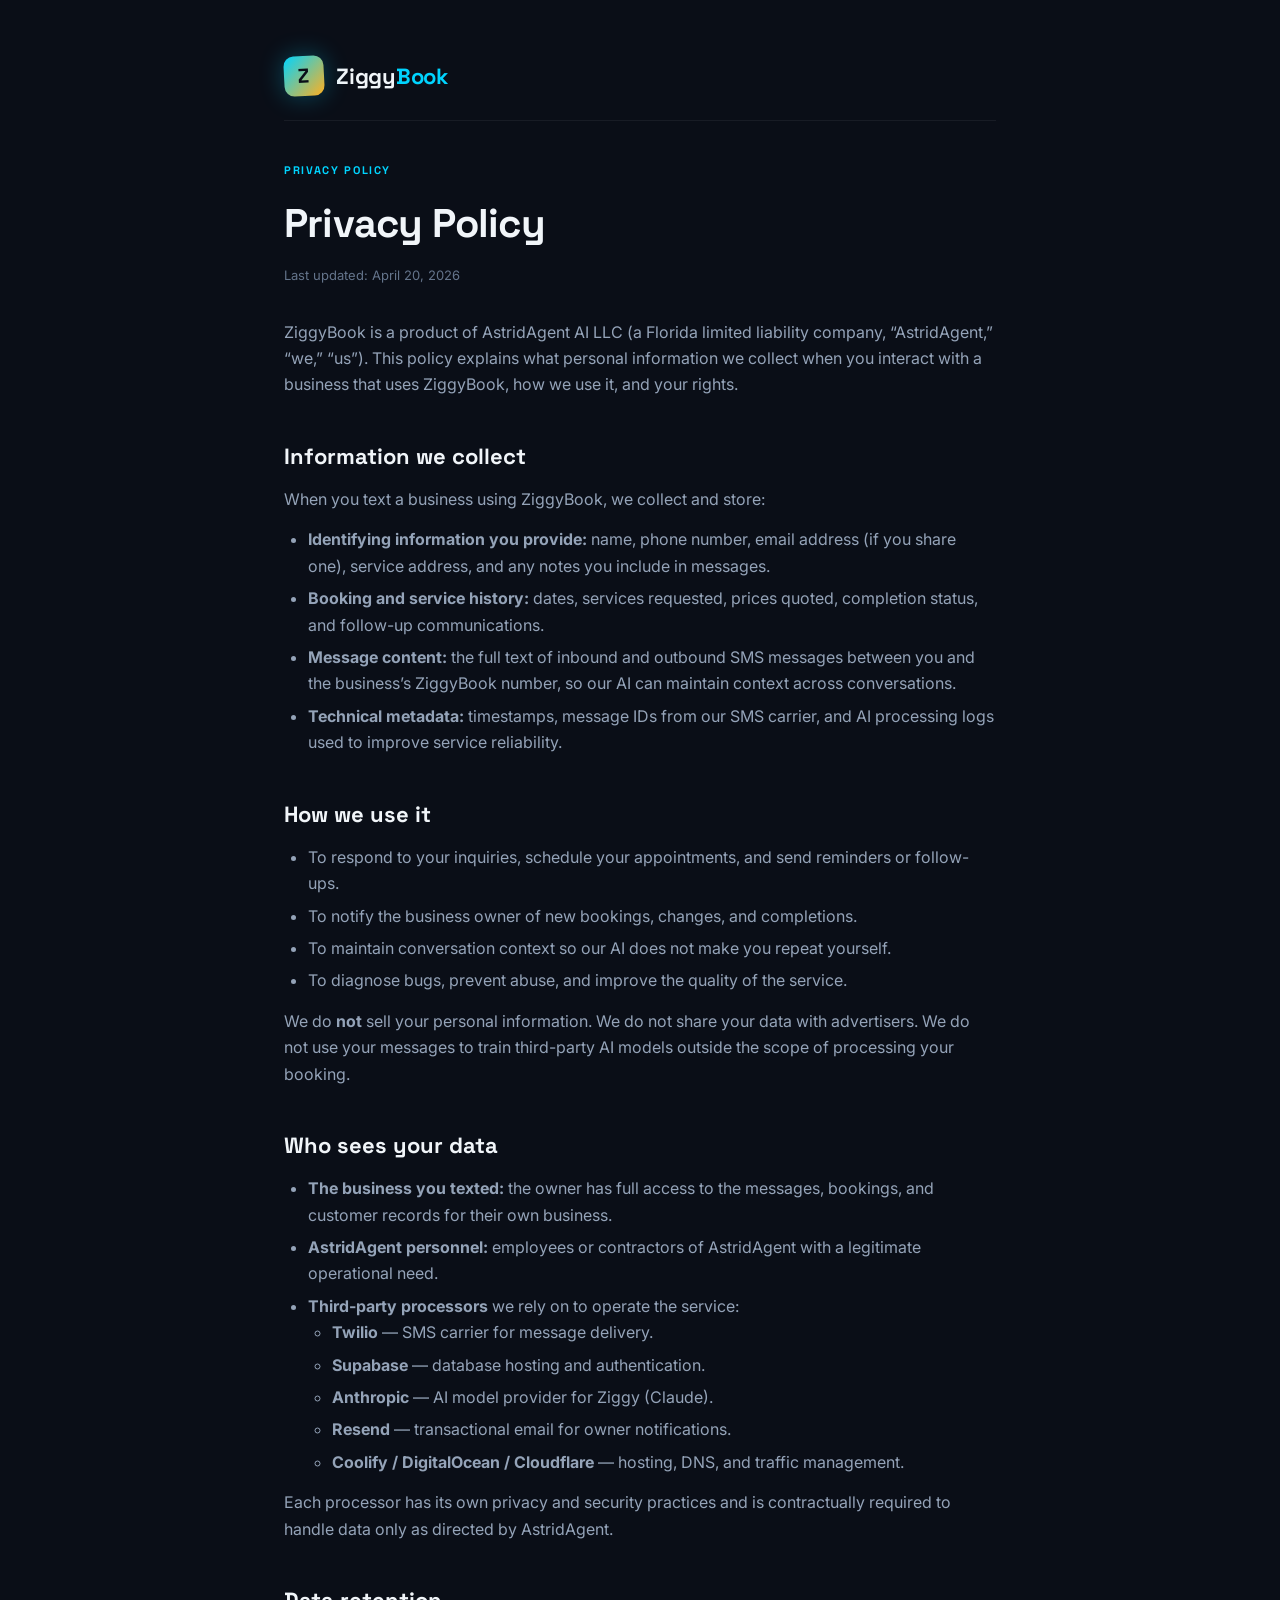
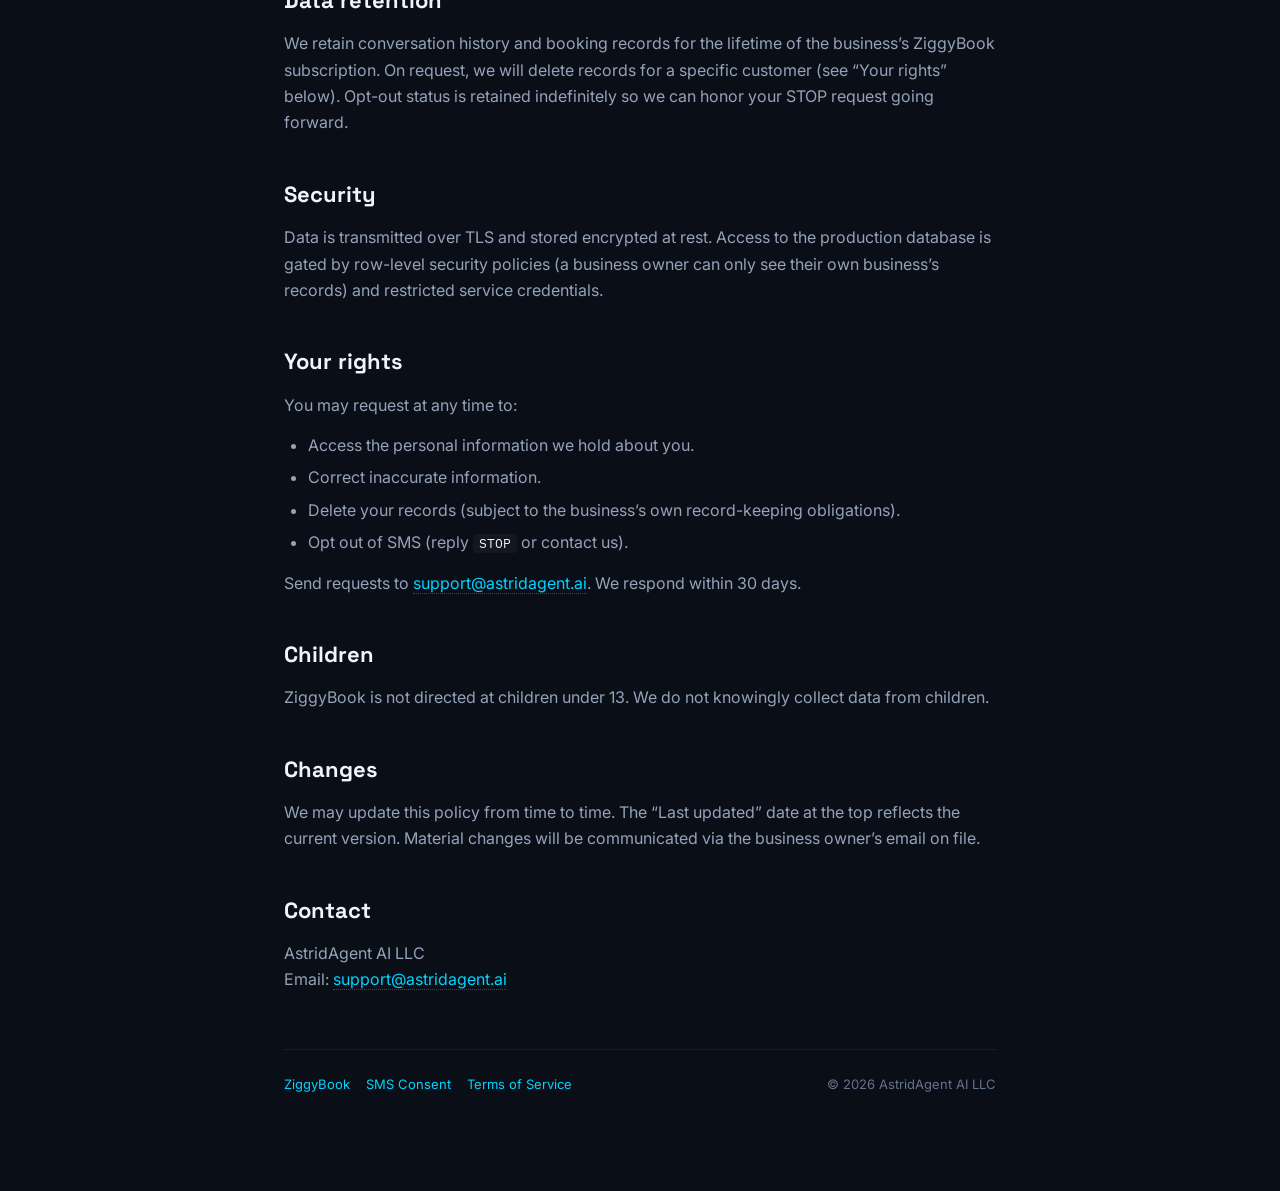
==== privacy.html @ b325e224 "Add /sms-consent, /privacy, /terms policy pages Required for Twilio toll-free verification (and gene" ====
<!DOCTYPE html>
<html lang="en">
<head>
  <meta charset="UTF-8">
  <meta name="viewport" content="width=device-width, initial-scale=1.0">
  <title>Privacy Policy · ZiggyBook</title>
  <meta name="description" content="How ZiggyBook and AstridAgent AI LLC collect, use, and protect customer data.">
  <link rel="preconnect" href="https://fonts.googleapis.com">
  <link rel="preconnect" href="https://fonts.gstatic.com" crossorigin>
  <link href="https://fonts.googleapis.com/css2?family=Inter:wght@400;500;600;700;800&family=Space+Grotesk:wght@700&family=IBM+Plex+Mono:wght@500&display=swap" rel="stylesheet">
  <link rel="stylesheet" href="/policy-style.css">
</head>
<body>
  <div class="page">
    <header class="mast">
      <div class="logo-mark">Z</div>
      <div class="wordmark">Ziggy<span class="accent">Book</span></div>
    </header>

    <div class="eyebrow">Privacy Policy</div>
    <h1>Privacy Policy</h1>
    <div class="updated">Last updated: April 20, 2026</div>

    <p>ZiggyBook is a product of AstridAgent AI LLC (a Florida limited liability company, &ldquo;AstridAgent,&rdquo; &ldquo;we,&rdquo; &ldquo;us&rdquo;). This policy explains what personal information we collect when you interact with a business that uses ZiggyBook, how we use it, and your rights.</p>

    <h2>Information we collect</h2>

    <p>When you text a business using ZiggyBook, we collect and store:</p>
    <ul>
      <li><strong>Identifying information you provide:</strong> name, phone number, email address (if you share one), service address, and any notes you include in messages.</li>
      <li><strong>Booking and service history:</strong> dates, services requested, prices quoted, completion status, and follow-up communications.</li>
      <li><strong>Message content:</strong> the full text of inbound and outbound SMS messages between you and the business&rsquo;s ZiggyBook number, so our AI can maintain context across conversations.</li>
      <li><strong>Technical metadata:</strong> timestamps, message IDs from our SMS carrier, and AI processing logs used to improve service reliability.</li>
    </ul>

    <h2>How we use it</h2>

    <ul>
      <li>To respond to your inquiries, schedule your appointments, and send reminders or follow-ups.</li>
      <li>To notify the business owner of new bookings, changes, and completions.</li>
      <li>To maintain conversation context so our AI does not make you repeat yourself.</li>
      <li>To diagnose bugs, prevent abuse, and improve the quality of the service.</li>
    </ul>

    <p>We do <strong>not</strong> sell your personal information. We do not share your data with advertisers. We do not use your messages to train third-party AI models outside the scope of processing your booking.</p>

    <h2>Who sees your data</h2>

    <ul>
      <li><strong>The business you texted:</strong> the owner has full access to the messages, bookings, and customer records for their own business.</li>
      <li><strong>AstridAgent personnel:</strong> employees or contractors of AstridAgent with a legitimate operational need.</li>
      <li><strong>Third-party processors</strong> we rely on to operate the service:
        <ul>
          <li><strong>Twilio</strong> &mdash; SMS carrier for message delivery.</li>
          <li><strong>Supabase</strong> &mdash; database hosting and authentication.</li>
          <li><strong>Anthropic</strong> &mdash; AI model provider for Ziggy (Claude).</li>
          <li><strong>Resend</strong> &mdash; transactional email for owner notifications.</li>
          <li><strong>Coolify / DigitalOcean / Cloudflare</strong> &mdash; hosting, DNS, and traffic management.</li>
        </ul>
      </li>
    </ul>

    <p>Each processor has its own privacy and security practices and is contractually required to handle data only as directed by AstridAgent.</p>

    <h2>Data retention</h2>
    <p>We retain conversation history and booking records for the lifetime of the business&rsquo;s ZiggyBook subscription. On request, we will delete records for a specific customer (see &ldquo;Your rights&rdquo; below). Opt-out status is retained indefinitely so we can honor your STOP request going forward.</p>

    <h2>Security</h2>
    <p>Data is transmitted over TLS and stored encrypted at rest. Access to the production database is gated by row-level security policies (a business owner can only see their own business&rsquo;s records) and restricted service credentials.</p>

    <h2>Your rights</h2>
    <p>You may request at any time to:</p>
    <ul>
      <li>Access the personal information we hold about you.</li>
      <li>Correct inaccurate information.</li>
      <li>Delete your records (subject to the business&rsquo;s own record-keeping obligations).</li>
      <li>Opt out of SMS (reply <span class="mono">STOP</span> or contact us).</li>
    </ul>

    <p>Send requests to <a href="mailto:support@astridagent.ai">support@astridagent.ai</a>. We respond within 30 days.</p>

    <h2>Children</h2>
    <p>ZiggyBook is not directed at children under 13. We do not knowingly collect data from children.</p>

    <h2>Changes</h2>
    <p>We may update this policy from time to time. The &ldquo;Last updated&rdquo; date at the top reflects the current version. Material changes will be communicated via the business owner&rsquo;s email on file.</p>

    <h2>Contact</h2>
    <p>AstridAgent AI LLC<br>
    Email: <a href="mailto:support@astridagent.ai">support@astridagent.ai</a></p>

    <footer class="foot">
      <a href="/">ZiggyBook</a>
      <a href="/sms-consent">SMS Consent</a>
      <a href="/terms">Terms of Service</a>
      <span style="margin-left: auto;">&copy; 2026 AstridAgent AI LLC</span>
    </footer>
  </div>
</body>
</html>
---- policy-style.css ----
/* Shared styles for /privacy, /terms, /sms-consent. Pulled from the same
   ZiggyBook design tokens as index.html so the policy pages look like
   part of the same product, not a hastily-attached legal page. */
*, *::before, *::after { margin: 0; padding: 0; box-sizing: border-box; }

:root {
  --cyan: #00D4FF;
  --amber: #FFB020;
  --bg-primary: #0A0E17;
  --bg-card: #111827;
  --text-primary: #F1F5F9;
  --text-secondary: #94A3B8;
  --text-muted: #64748B;
  --border: rgba(255, 255, 255, 0.06);
  --border-bright: rgba(255, 255, 255, 0.12);
}

html { scroll-behavior: smooth; }

body {
  font-family: "Inter", system-ui, -apple-system, "Segoe UI", sans-serif;
  background: var(--bg-primary);
  color: var(--text-primary);
  line-height: 1.65;
  -webkit-font-smoothing: antialiased;
}

.page {
  max-width: 760px;
  margin: 0 auto;
  padding: 56px 24px 96px;
}

header.mast {
  display: flex;
  align-items: center;
  gap: 12px;
  margin-bottom: 40px;
  padding-bottom: 24px;
  border-bottom: 1px solid var(--border);
}

.logo-mark {
  width: 40px;
  height: 40px;
  border-radius: 10px;
  background: linear-gradient(135deg, var(--cyan), var(--amber));
  display: flex;
  align-items: center;
  justify-content: center;
  font-family: "Space Grotesk", sans-serif;
  font-weight: 700;
  color: var(--bg-primary);
  font-size: 20px;
  transform: rotate(-3deg);
  box-shadow: 0 0 24px rgba(0, 212, 255, 0.3);
}

.wordmark {
  font-family: "Space Grotesk", sans-serif;
  font-weight: 700;
  font-size: 22px;
  letter-spacing: -0.01em;
}
.wordmark .accent { color: var(--cyan); }

h1 {
  font-family: "Space Grotesk", sans-serif;
  font-size: clamp(28px, 4vw, 40px);
  letter-spacing: -0.02em;
  margin-bottom: 8px;
}

.eyebrow {
  font-family: "Space Grotesk", sans-serif;
  text-transform: uppercase;
  letter-spacing: 0.15em;
  font-size: 11px;
  font-weight: 700;
  color: var(--cyan);
  margin-bottom: 12px;
}

.updated {
  font-size: 13px;
  color: var(--text-muted);
  margin-bottom: 32px;
}

h2 {
  font-family: "Space Grotesk", sans-serif;
  font-size: 22px;
  margin-top: 40px;
  margin-bottom: 12px;
  color: var(--text-primary);
}

h3 {
  font-size: 15px;
  margin-top: 24px;
  margin-bottom: 6px;
  color: var(--text-primary);
  font-weight: 600;
}

p {
  margin-bottom: 14px;
  color: var(--text-secondary);
}

ul {
  padding-left: 24px;
  margin-bottom: 14px;
  color: var(--text-secondary);
}

li { margin-bottom: 6px; }

a {
  color: var(--cyan);
  text-decoration: none;
  border-bottom: 1px dotted rgba(0, 212, 255, 0.4);
  transition: color 0.15s, border-color 0.15s;
}
a:hover {
  color: var(--amber);
  border-bottom-color: var(--amber);
}

code, .mono {
  font-family: "IBM Plex Mono", ui-monospace, monospace;
  font-size: 13px;
  background: rgba(255, 255, 255, 0.04);
  padding: 1px 6px;
  border-radius: 4px;
  color: var(--text-primary);
}

.card {
  background: var(--bg-card);
  border: 1px solid var(--border);
  border-radius: 12px;
  padding: 20px 24px;
  margin: 16px 0 24px;
}

.card h3:first-child { margin-top: 0; }

footer.foot {
  margin-top: 56px;
  padding-top: 24px;
  border-top: 1px solid var(--border);
  font-size: 13px;
  color: var(--text-muted);
  display: flex;
  flex-wrap: wrap;
  gap: 16px;
}

footer.foot a { border-bottom: none; }

@media (max-width: 640px) {
  .page { padding: 32px 20px 64px; }
}
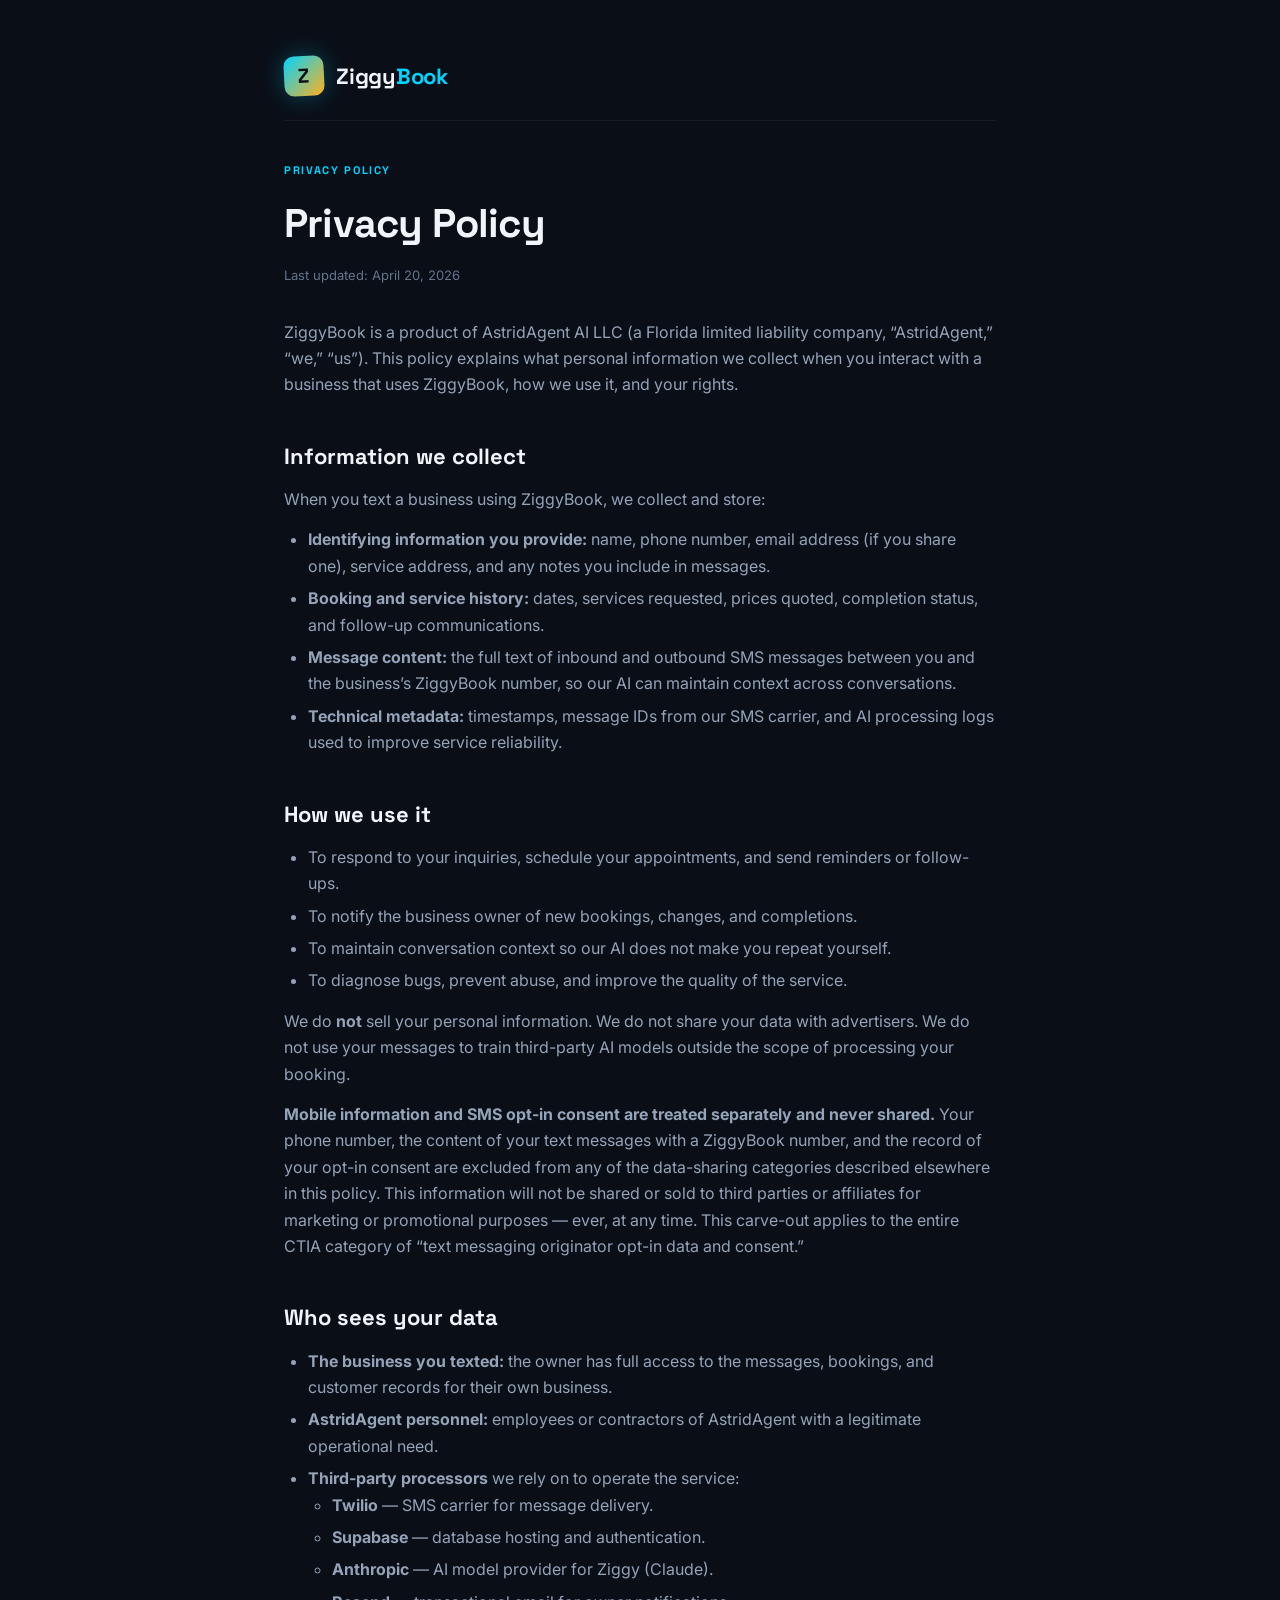
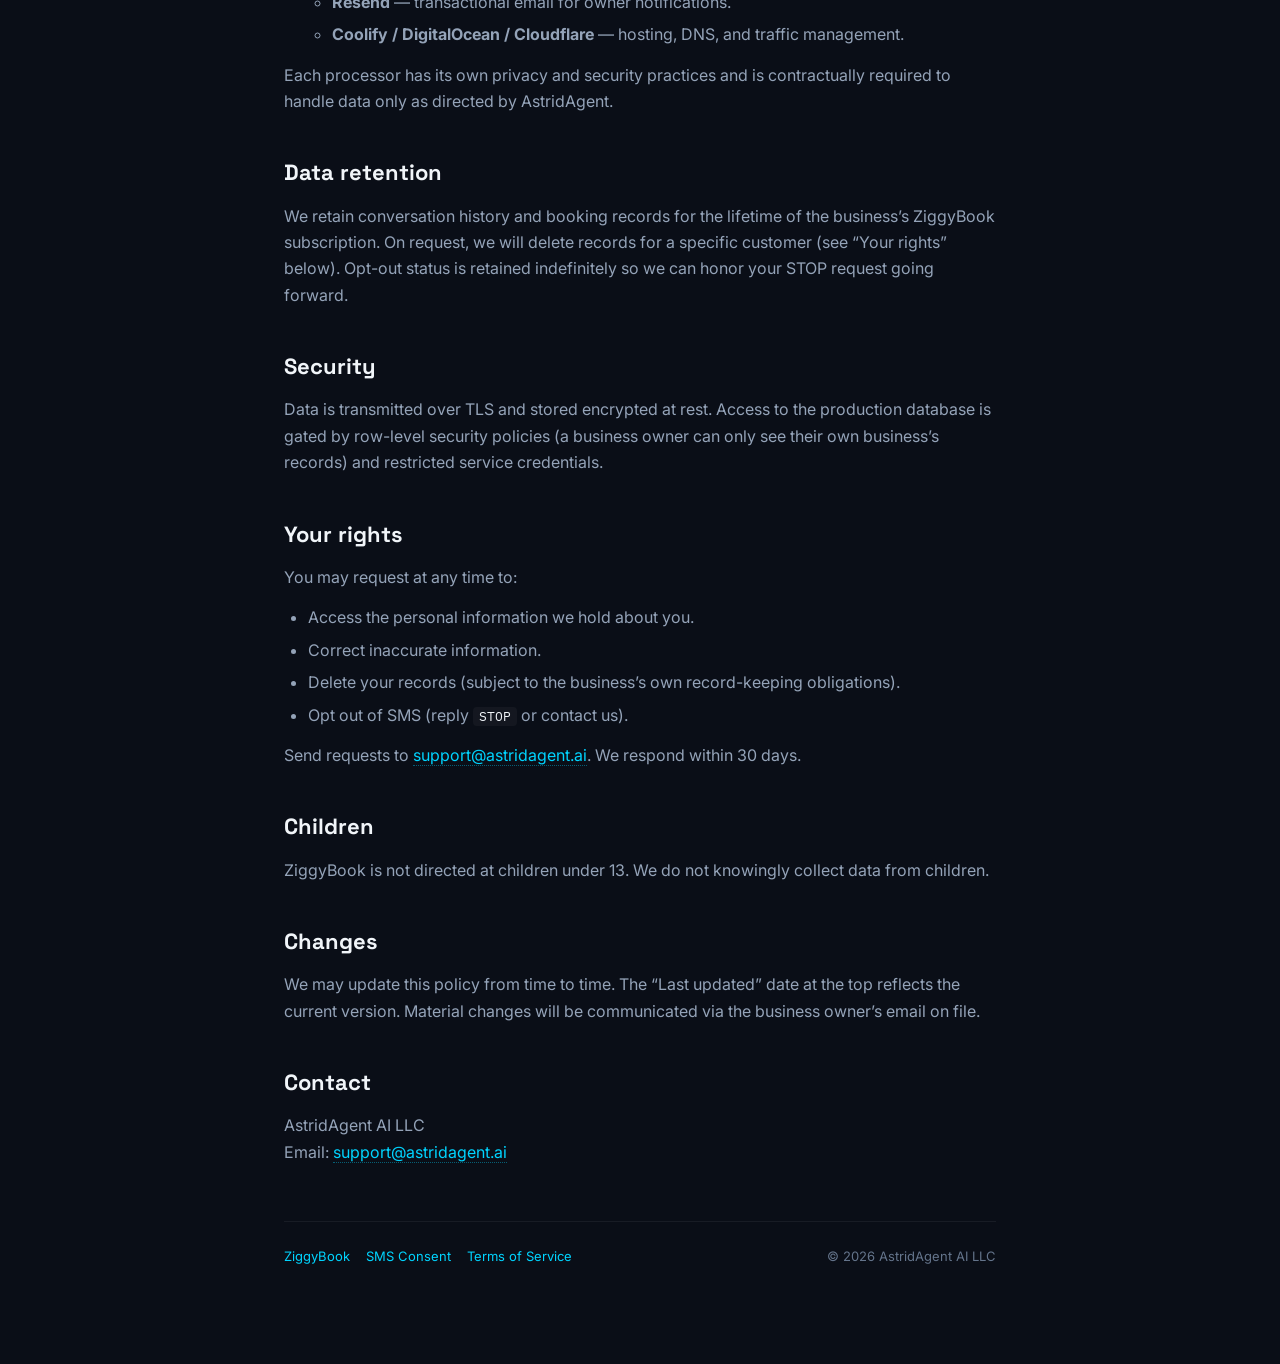
==== commit 2bbd6fda: "Policy pages: A2P 10DLC campaign-prep compliance fixes Three changes required for the A2P 10DLC camp" ====
--- a/privacy.html
+++ b/privacy.html
@@ -43,6 +43,8 @@
     </ul>
 
     <p>We do <strong>not</strong> sell your personal information. We do not share your data with advertisers. We do not use your messages to train third-party AI models outside the scope of processing your booking.</p>
+
+    <p><strong>Mobile information and SMS opt-in consent are treated separately and never shared.</strong> Your phone number, the content of your text messages with a ZiggyBook number, and the record of your opt-in consent are excluded from any of the data-sharing categories described elsewhere in this policy. This information will not be shared or sold to third parties or affiliates for marketing or promotional purposes &mdash; ever, at any time. This carve-out applies to the entire CTIA category of &ldquo;text messaging originator opt-in data and consent.&rdquo;</p>
 
     <h2>Who sees your data</h2>
 
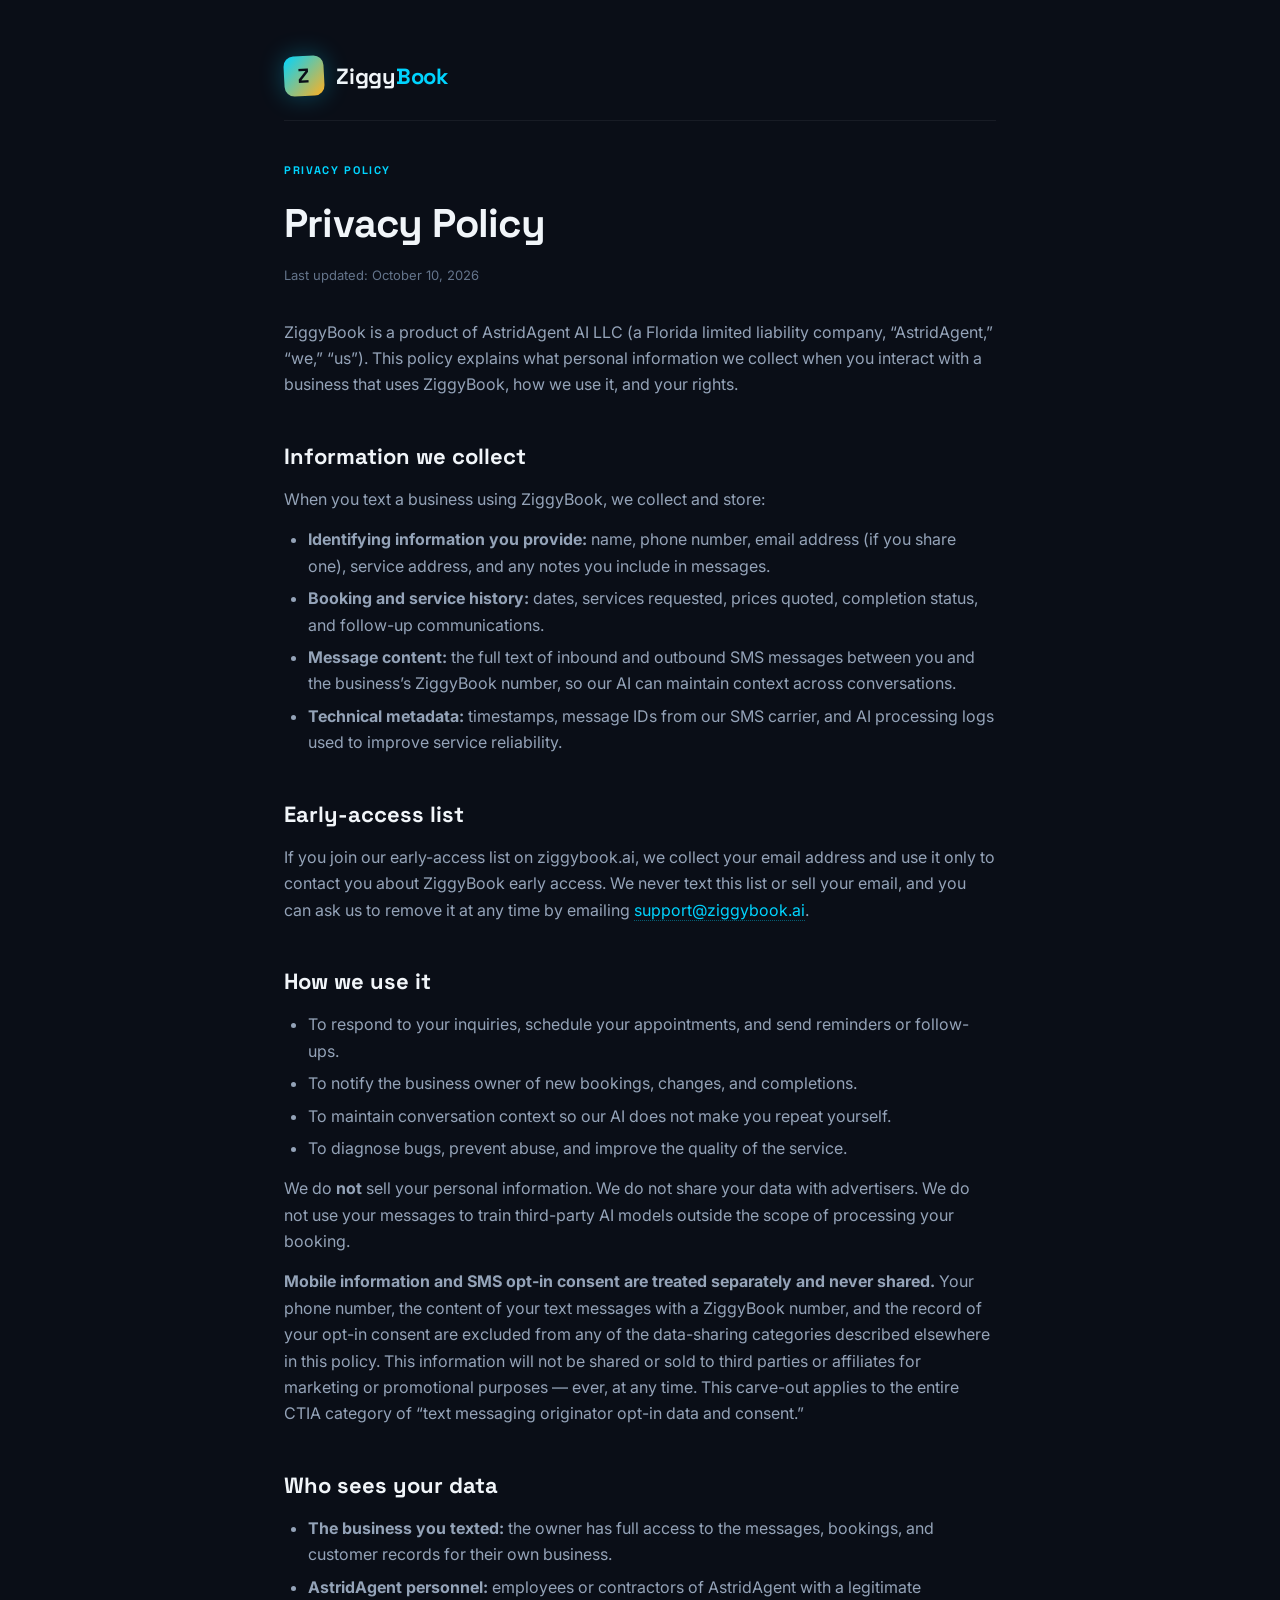
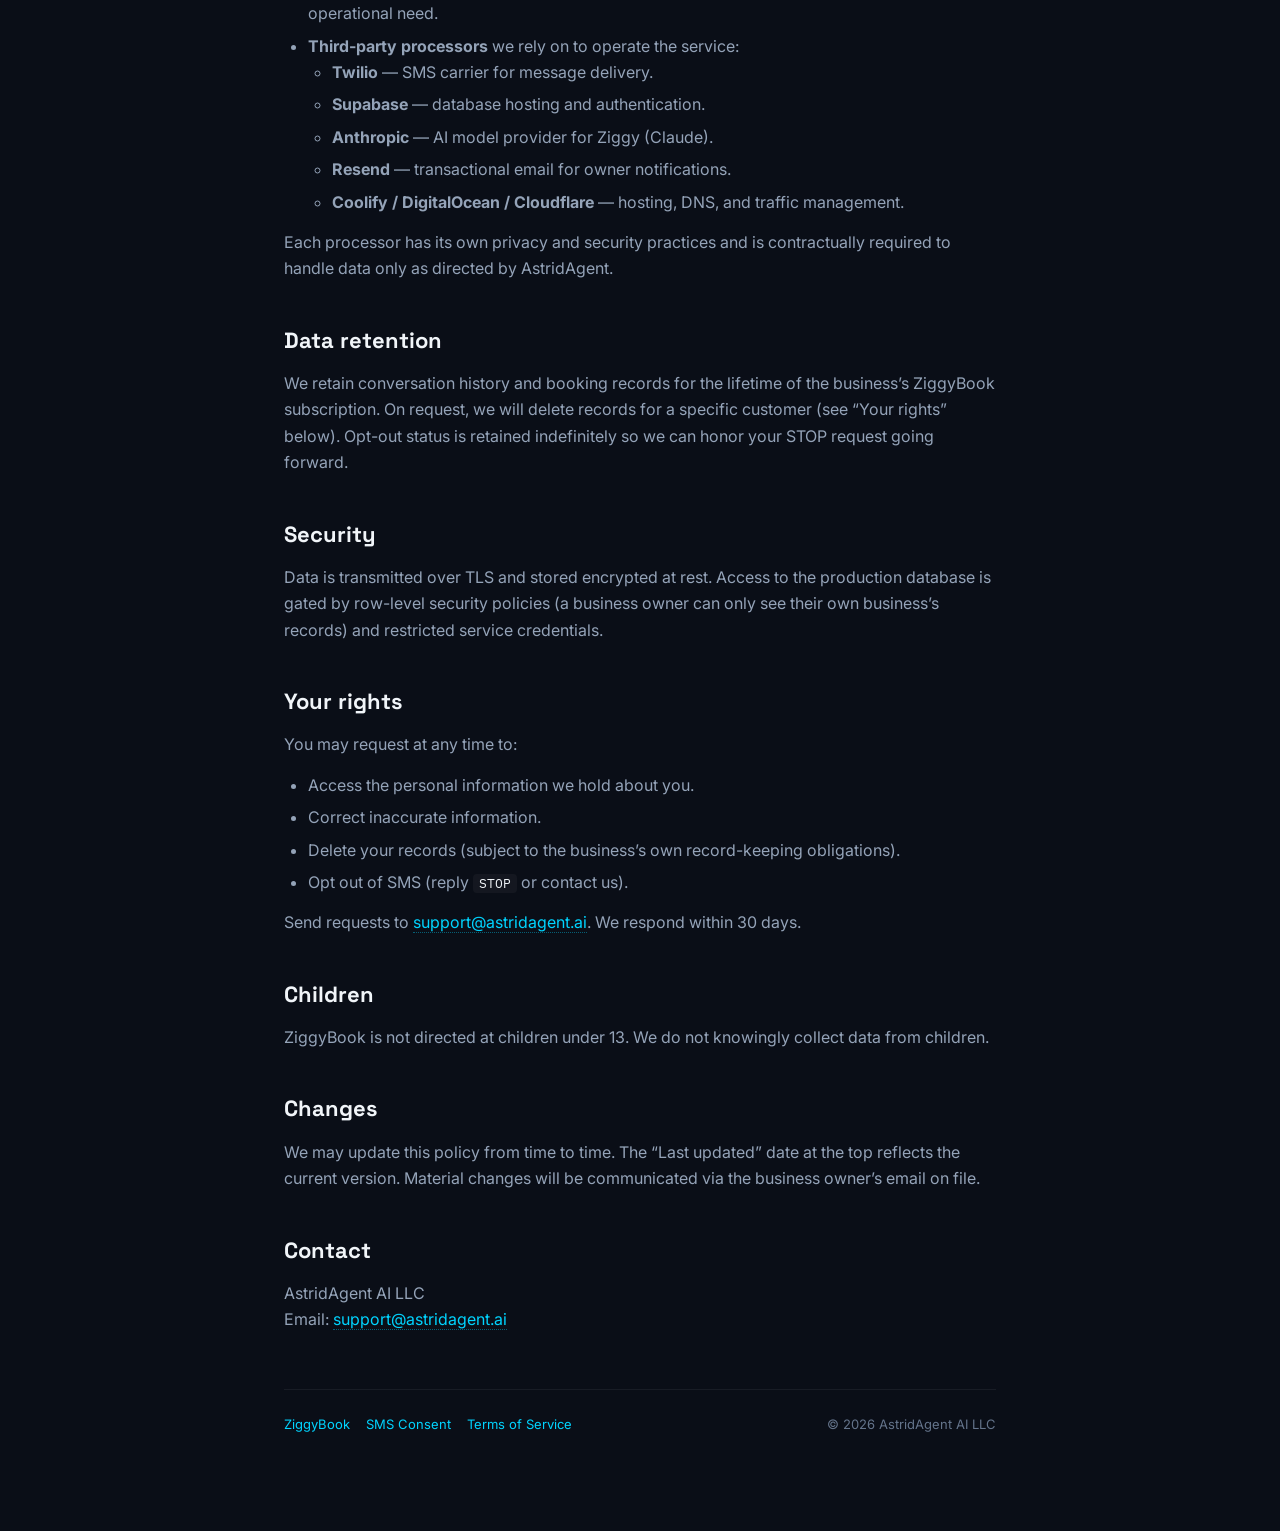
==== commit 7a4edbd8: "Troy: add early-access list paragraph to /privacy (Dan approved)" ====
--- a/privacy.html
+++ b/privacy.html
@@ -19,7 +19,7 @@
 
     <div class="eyebrow">Privacy Policy</div>
     <h1>Privacy Policy</h1>
-    <div class="updated">Last updated: April 20, 2026</div>
+    <div class="updated">Last updated: October 10, 2026</div>
 
     <p>ZiggyBook is a product of AstridAgent AI LLC (a Florida limited liability company, &ldquo;AstridAgent,&rdquo; &ldquo;we,&rdquo; &ldquo;us&rdquo;). This policy explains what personal information we collect when you interact with a business that uses ZiggyBook, how we use it, and your rights.</p>
 
@@ -33,6 +33,9 @@
       <li><strong>Technical metadata:</strong> timestamps, message IDs from our SMS carrier, and AI processing logs used to improve service reliability.</li>
     </ul>
 
+
+    <h2>Early-access list</h2>
+    <p>If you join our early-access list on ziggybook.ai, we collect your email address and use it only to contact you about ZiggyBook early access. We never text this list or sell your email, and you can ask us to remove it at any time by emailing <a href="mailto:support@ziggybook.ai">support@ziggybook.ai</a>.</p>
     <h2>How we use it</h2>
 
     <ul>
